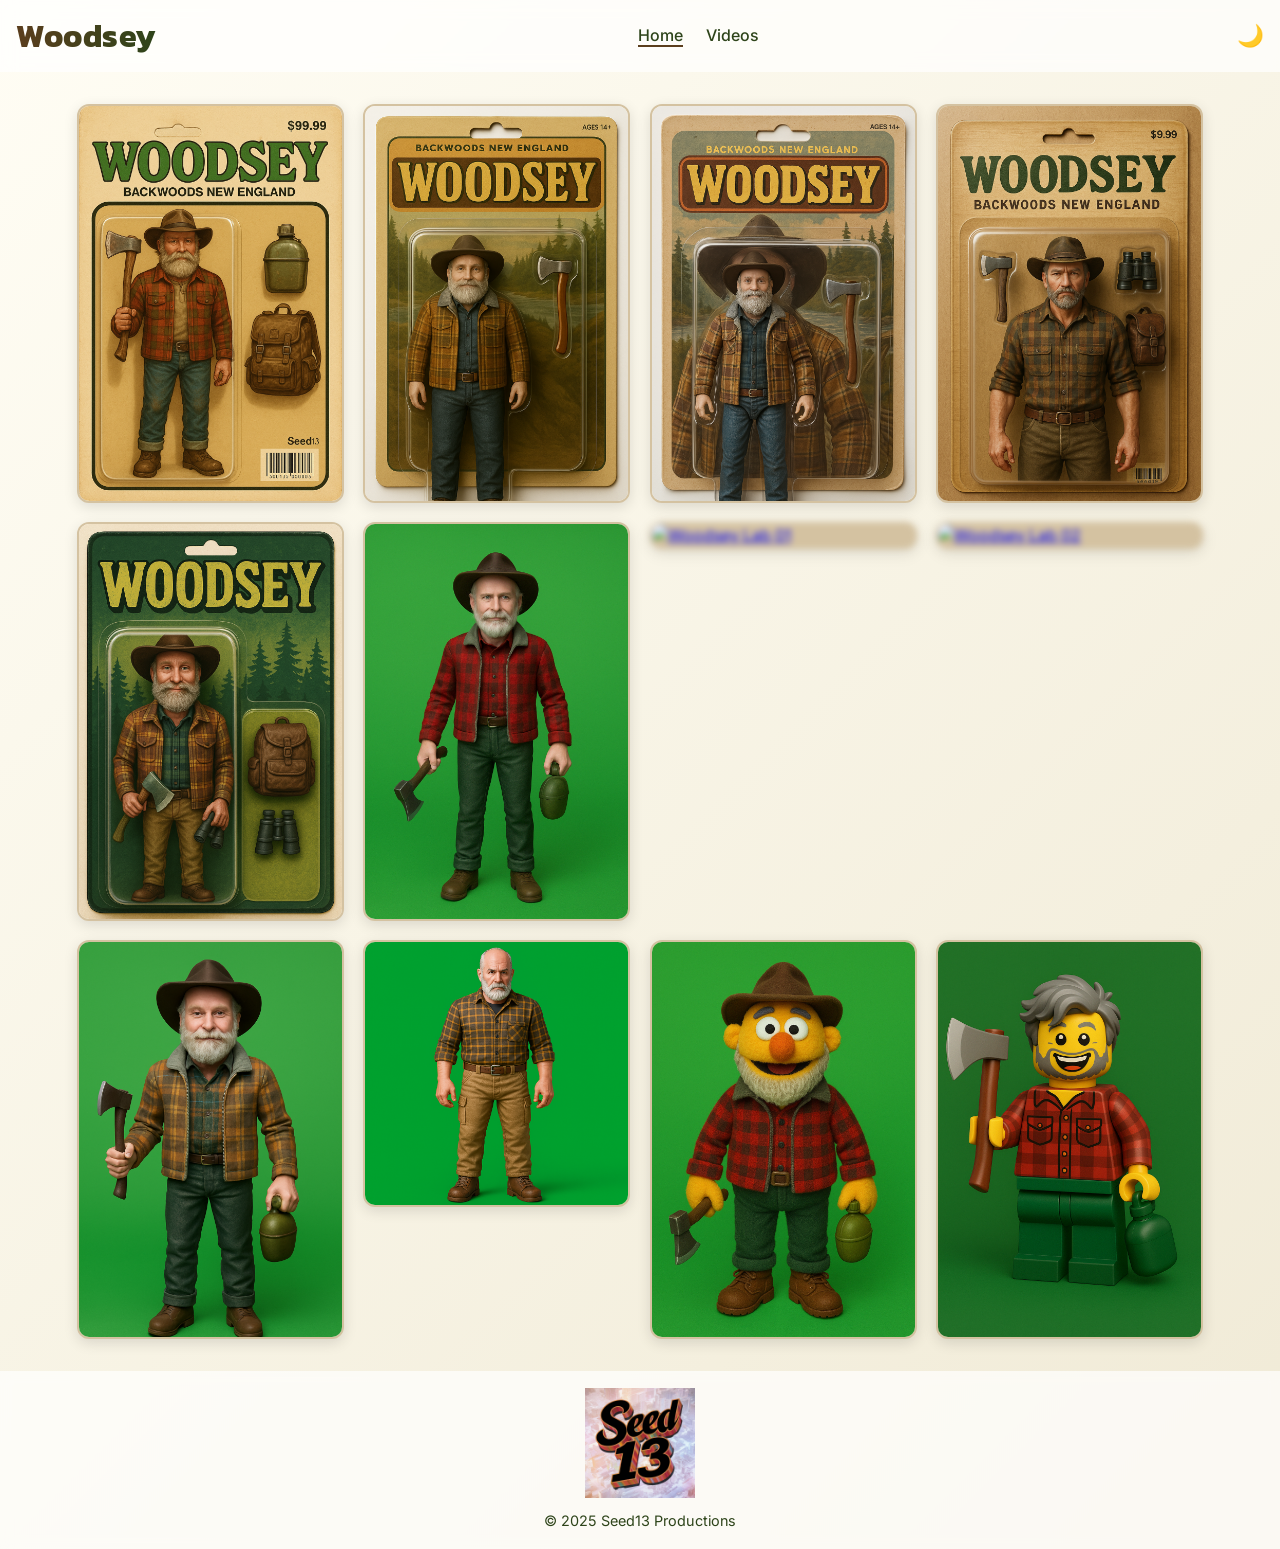
==== index.html @ a2bd62b5 "Initial commit: Woodsey Gallery - Professional image gallery with advanced CSS and JavaScript ✨ Feat" ====
<!DOCTYPE html>
<html lang="en" data-theme="light">
<head>
  <meta charset="utf-8">
  <meta name="viewport" content="width=device-width,initial-scale=1">
  <title>Woodsey Image Gallery | Seed13 Productions</title>

  <meta name="description" content="High‑resolution images of Woodsey action‑figure concepts by Seed13 Productions. Forest‑green & earth‑brown palette, easy thumbnails, full‑size links.">
  <meta name="keywords" content="Woodsey, action figure, toy photography, artist mock‑ups, Seed13 Productions, character design, collectible toys">

  <!-- Google Font -->
  <link rel="preconnect" href="https://fonts.gstatic.com" crossorigin>
  <link href="https://fonts.googleapis.com/css2?family=Kanit:wght@600&family=Inter:wght@400;500&display=swap" rel="stylesheet">

  <style>
    /* ----------  COLOR SYSTEM  ---------- */
    :root {
      --forest-green: #2e441a;
      --earth-brown : #5b3e1d;
      --cream       : #f5efe0;
      --tan         : #d4c2a1;
      --bg-gradient : linear-gradient(135deg,#fffdf4 0%,#f0ead6 100%);
      --panel       : rgba(255,255,255,.7);
      --text        : var(--forest-green);
      --link-hov    : var(--earth-brown);
    }
    [data-theme="dark"] {
      --bg-gradient : linear-gradient(135deg,#171717 0%,#1d1d1d 100%);
      --panel       : rgba(30,30,30,.7);
      --text        : #d7dbc8;
      --link-hov    : #98c379;
    }

    /* ----------  BASIC RESET  ---------- */
    *{margin:0;padding:0;box-sizing:border-box;}
    html{scroll-behavior:smooth}
    body{
      font-family:'Inter',sans-serif;
      color:var(--text);
      background:var(--bg-gradient);
      line-height:1.45;
      display:flex;flex-direction:column;min-height:100vh;
    }

    /* ----------  HEADER  ---------- */
    header{
      width:100%;
      backdrop-filter:blur(8px);
      background:var(--panel);
      display:flex;align-items:center;justify-content:space-between;
      padding:.8rem 1rem;position:sticky;top:0;z-index:2000;
    }
    header h1{
      font-family:'Kanit',sans-serif;
      font-size:clamp(1.4rem,4vw,2rem);
      letter-spacing:.5px;
      background:linear-gradient(90deg,var(--earth-brown),var(--forest-green));
      -webkit-background-clip:text;color:transparent;
      animation:shine 5s linear infinite;
    }
    @keyframes shine{
      to{background-position:200% 0}
    }
    header h1 a{text-decoration:none;color:inherit}

    nav a{
      color:var(--text);text-decoration:none;font-weight:500;
      margin-left:1.2rem;position:relative;
    }
    nav a::after{
      content:'';position:absolute;left:0;bottom:-2px;width:0;height:2px;
      background:var(--earth-brown);transition:.25s;
    }
    nav a:hover::after,nav a[aria-current]::after{width:100%}
    #themeToggle{
      border:none;background:none;color:var(--text);font-size:1.35rem;
      cursor:pointer;margin-left:1rem;transition:transform .25s;
    }
    #themeToggle:hover{transform:rotate(20deg)}

    /* ----------  GRID  ---------- */
    .grid{
      display:grid;gap:1.2rem;
      grid-template-columns:repeat(auto-fill,minmax(min(240px,100%),1fr));
      padding:2rem 6vw;
    }
    .grid img{
      width:100%;height:auto;display:block;
      border-radius:12px;border:2px solid var(--tan);
      background:var(--tan);
      transition:transform .25s,box-shadow .25s;
      box-shadow:0 4px 14px rgba(0,0,0,.12);
    }
    .grid a:hover img{
      transform:scale(1.05) translateY(-4px);
      box-shadow:0 8px 24px rgba(0,0,0,.25);
    }

    /* ----------  LIGHTBOX  ---------- */
    .lb-overlay{
      position:fixed;inset:0;background:rgba(0,0,0,.9);
      display:flex;justify-content:center;align-items:center;
      z-index:1001;visibility:hidden;opacity:0;transition:opacity .25s;
    }
    .lb-overlay img{max-width:92vw;max-height:92vh;border-radius:4px}
    .lb-caption{
      color:#fff;text-align:center;margin-top:.6rem;font-size:1rem;
      font-family:'Inter',sans-serif;
    }
    .lb-btn{
      position:fixed;top:50%;transform:translateY(-50%);
      background:var(--panel);border:none;color:var(--text);
      padding:.45rem .65rem;font-size:1.6rem;border-radius:6px;
      cursor:pointer;z-index:1002;transition:background .2s;
    }
    .lb-btn:hover{background:var(--tan)}
    .lb-prev{left:.8rem}.lb-next{right:.8rem}
    .lb-close{top:1rem;right:1rem;transform:none}

    /* ----------  FOOTER  ---------- */
    footer{
      margin-top:auto;text-align:center;padding:1.1rem 0;
      backdrop-filter:blur(6px);background:var(--panel);
      font-size:.9rem;
    }
    footer img{max-width:110px;width:25%;height:auto;margin-bottom:.4rem;}

    /* ----------  BACK‑TO‑TOP  ---------- */
    #toTop{
      position:fixed;right:1rem;bottom:-60px;opacity:0;
      background:var(--earth-brown);color:#fff;border:none;border-radius:50%;
      width:46px;height:46px;font-size:1.2rem;cursor:pointer;
      transition:bottom .3s,opacity .3s,transform .3s;
      z-index:1500;
    }
    #toTop:hover{transform:scale(1.1)}
    #toTop.show{bottom:1rem;opacity:1}

    /* ----------  UTILITIES  ---------- */
    img[loading="lazy"]{filter:blur(3px);transition:filter .5s}
    img[loading="lazy"].loaded{filter:blur(0)}
  </style>
</head>
<body>
<header>
  <h1><a href="index.html">Woodsey</a></h1>
  <nav>
    <a href="index.html" aria-current="page">Home</a>
    <a href="videos.html">Videos</a>
  </nav>
  <button id="themeToggle" aria-label="Toggle dark mode">🌙</button>
</header>

<main class="grid">
  <!-- ACTION FIGURES -->
  <a href="assets/images/Action_Figure_Woodsey_01.png" data-lightbox="set" data-title="Woodsey Action Figure 01">
    <img loading="lazy" src="assets/images/Action_Figure_Woodsey_01.png" alt="Woodsey Action Figure 01">
  </a>
  <a href="assets/images/Action_Figure_Woodsey_02.png" data-lightbox="set" data-title="Woodsey Action Figure 02">
    <img loading="lazy" src="assets/images/Action_Figure_Woodsey_02.png" alt="Woodsey Action Figure 02">
  </a>
  <a href="assets/images/Action_Figure_Woodsey_03.png" data-lightbox="set" data-title="Woodsey Action Figure 03">
    <img loading="lazy" src="assets/images/Action_Figure_Woodsey_03.png" alt="Woodsey Action Figure 03">
  </a>
  <a href="assets/images/Action_Figure_Woodsey_04.png" data-lightbox="set" data-title="Woodsey Action Figure 04">
    <img loading="lazy" src="assets/images/Action_Figure_Woodsey_04.png" alt="Woodsey Action Figure 04">
  </a>
  <a href="assets/images/Action_Figure_Woodsey_05.png" data-lightbox="set" data-title="Woodsey Action Figure 05">
    <img loading="lazy" src="assets/images/Action_Figure_Woodsey_05.png" alt="Woodsey Action Figure 05">
  </a>
  <a href="assets/images/Action_Figure_Woodsey_06.png" data-lightbox="set" data-title="Woodsey Action Figure 06">
    <img loading="lazy" src="assets/images/Action_Figure_Woodsey_06.png" alt="Woodsey Action Figure 06">
  </a>

  <!-- LAB / VARIANTS -->
  <a href="assets/images/xLab_Woodsey_01.png" data-lightbox="set" data-title="Woodsey Lab 01">
    <img loading="lazy" src="assets/images/xLab_Woodsey_01.png" alt="Woodsey Lab 01">
  </a>
  <a href="assets/images/xLab_Woodsey_02.png" data-lightbox="set" data-title="Woodsey Lab 02">
    <img loading="lazy" src="assets/images/xLab_Woodsey_02.png" alt="Woodsey Lab 02">
  </a>
  <a href="assets/images/Unboxed_Woodsey.png" data-lightbox="set" data-title="Woodsey Unboxed">
    <img loading="lazy" src="assets/images/Unboxed_Woodsey.png" alt="Woodsey Unboxed">
  </a>
  <a href="assets/images/Unboxed_Dan_Davies.png" data-lightbox="set" data-title="Dan Davies Unboxed">
    <img loading="lazy" src="assets/images/Unboxed_Dan_Davies.png" alt="Dan Davies Unboxed">
  </a>
  <a href="assets/images/Woodsey_Muppet.png" data-lightbox="set" data-title="Woodsey Muppet">
    <img loading="lazy" src="assets/images/Woodsey_Muppet.png" alt="Woodsey Muppet">
  </a>
  <a href="assets/images/Woodsey_Lego.png" data-lightbox="set" data-title="Woodsey Lego">
    <img loading="lazy" src="assets/images/Woodsey_Lego.png" alt="Woodsey Lego">
  </a>
</main>

<footer>
  <img src="assets/images/Seed_13_logo_02.jpg" alt="Seed13 Productions logo">
  <p>© 2025 Seed13 Productions</p>
</footer>

<button id="toTop" aria-label="Scroll to top">▲</button>

<script>
/* ----------  LIGHTBOX  ---------- */
(() =>{
  const links=[...document.querySelectorAll('a[data-lightbox]')];
  if(!links.length)return;

  let current=-1;
  const overlay=document.createElement('div');overlay.className='lb-overlay';
  const img=document.createElement('img');
  const cap=document.createElement('div');cap.className='lb-caption';

  const prevBtn=Object.assign(document.createElement('button'),{textContent:'❮',className:'lb-btn lb-prev'});
  const nextBtn=Object.assign(document.createElement('button'),{textContent:'❯',className:'lb-btn lb-next'});
  const closeBtn=Object.assign(document.createElement('button'),{textContent:'✕',className:'lb-btn lb-close'});

  overlay.append(img,cap,prevBtn,nextBtn,closeBtn);
  document.body.appendChild(overlay);

  const show=i=>{
    current=i;const link=links[i];
    img.src=link.href;cap.textContent=link.dataset.title||'';
    overlay.style.visibility='visible';overlay.style.opacity='1';
  };
  const hide=()=>{overlay.style.opacity='0';setTimeout(()=>overlay.style.visibility='hidden',250);};

  prevBtn.onclick=()=>show((current-1+links.length)%links.length);
  nextBtn.onclick=()=>show((current+1)%links.length);
  closeBtn.onclick=hide;
  overlay.onclick=e=>{if(e.target===overlay)hide();};
  document.addEventListener('keydown',e=>{
    if(overlay.style.visibility!=='visible')return;
    if(e.key==='ArrowLeft')prevBtn.click();
    if(e.key==='ArrowRight')nextBtn.click();
    if(e.key==='Escape')hide();
  });
  links.forEach((l,i)=>l.addEventListener('click',e=>{e.preventDefault();show(i);}));
})();

/* ----------  THEME TOGGLE  ---------- */
(()=>{
  const root=document.documentElement;
  const btn=document.getElementById('themeToggle');
  const apply=mode=>{
    root.setAttribute('data-theme',mode);
    btn.textContent=mode==='dark'?'☀️':'🌙';
    localStorage.setItem('woodsey-theme',mode);
  };
  const saved=localStorage.getItem('woodsey-theme')||
        (window.matchMedia('(prefers-color-scheme:dark)').matches?'dark':'light');
  apply(saved);
  btn.onclick=()=>apply(root.getAttribute('data-theme')==='light'?'dark':'light');
})();

/* ----------  BACK‑TO‑TOP  ---------- */
(()=>{
  const btn=document.getElementById('toTop');
  btn.onclick=()=>window.scrollTo({top:0,behavior:'smooth'});
  window.addEventListener('scroll',()=>{
    if(window.scrollY>400)btn.classList.add('show');
    else btn.classList.remove('show');
  });
})();

/* ----------  LAZY IMAGE UNBLUR  ---------- */
document.querySelectorAll('img[loading="lazy"]').forEach(img=>{
  if(img.complete)img.classList.add('loaded');
  else img.addEventListener('load',()=>img.classList.add('loaded'));
});
</script>

<!-- Project Navigation -->
<script src="../shared/navigation.js"></script>
</body>
</html>
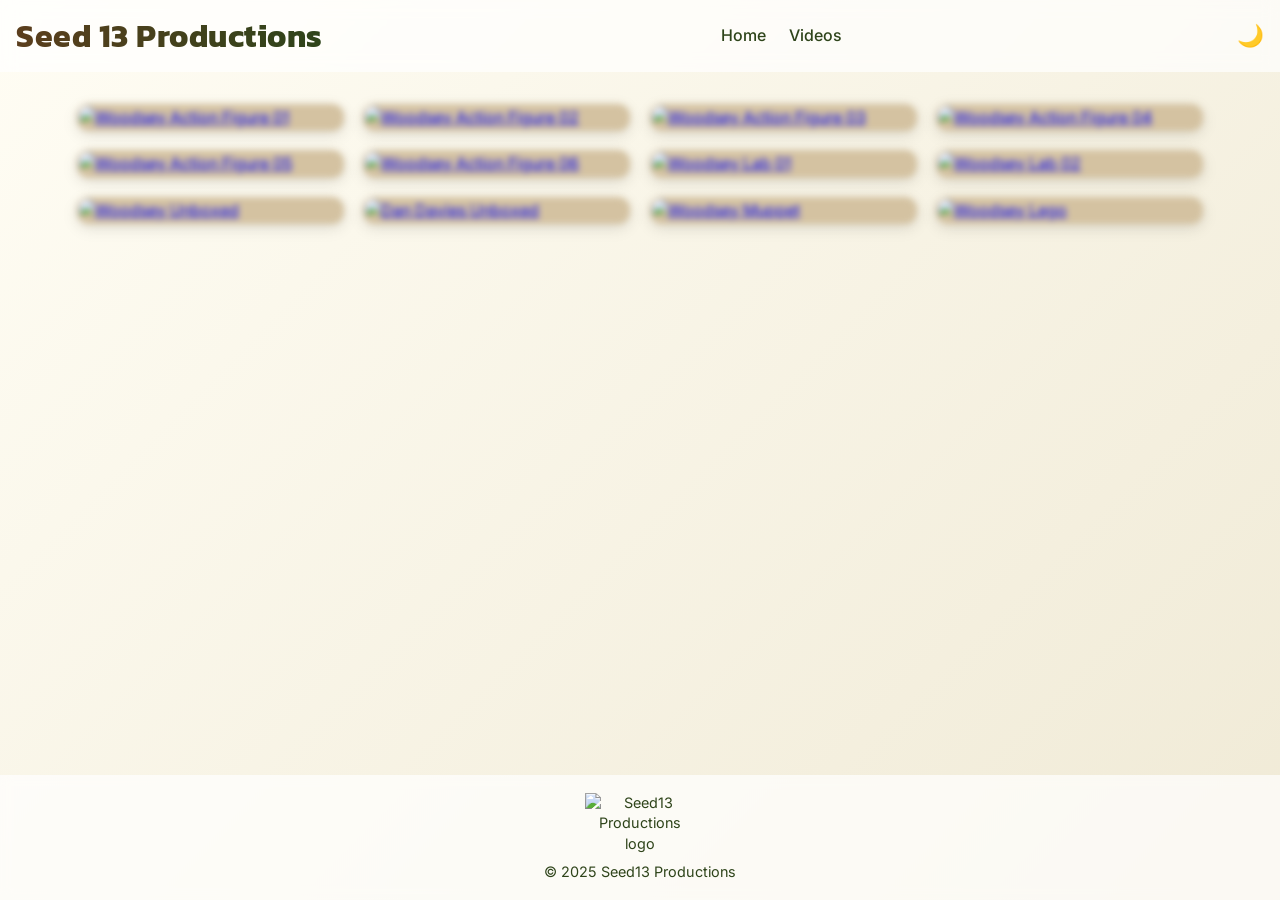
==== commit 94d7ea1e: "Add deploy.yml for Hostinger FTP; fix xLab image refs, remove broken nav" ====
--- a/index.html
+++ b/index.html
@@ -143,9 +143,9 @@
 </head>
 <body>
 <header>
-  <h1><a href="index.html">Woodsey</a></h1>
+  <h1><a href="https://seed13.com/">Seed 13 Productions</a></h1>
   <nav>
-    <a href="index.html" aria-current="page">Home</a>
+    <a href="https://seed13.com/" >Home</a>
     <a href="videos.html">Videos</a>
   </nav>
   <button id="themeToggle" aria-label="Toggle dark mode">🌙</button>
@@ -173,11 +173,11 @@
   </a>
 
   <!-- LAB / VARIANTS -->
-  <a href="assets/images/xLab_Woodsey_01.png" data-lightbox="set" data-title="Woodsey Lab 01">
-    <img loading="lazy" src="assets/images/xLab_Woodsey_01.png" alt="Woodsey Lab 01">
-  </a>
-  <a href="assets/images/xLab_Woodsey_02.png" data-lightbox="set" data-title="Woodsey Lab 02">
-    <img loading="lazy" src="assets/images/xLab_Woodsey_02.png" alt="Woodsey Lab 02">
+  <a href="assets/images/XLab_Woodsey_01.png" data-lightbox="set" data-title="Woodsey Lab 01">
+    <img loading="lazy" src="assets/images/XLab_Woodsey_01.png" alt="Woodsey Lab 01">
+  </a>
+  <a href="assets/images/XLab_Woodsey_02.png" data-lightbox="set" data-title="Woodsey Lab 02">
+    <img loading="lazy" src="assets/images/XLab_Woodsey_02.png" alt="Woodsey Lab 02">
   </a>
   <a href="assets/images/Unboxed_Woodsey.png" data-lightbox="set" data-title="Woodsey Unboxed">
     <img loading="lazy" src="assets/images/Unboxed_Woodsey.png" alt="Woodsey Unboxed">
@@ -271,6 +271,6 @@
 </script>
 
 <!-- Project Navigation -->
-<script src="../shared/navigation.js"></script>
+
 </body>
 </html>
